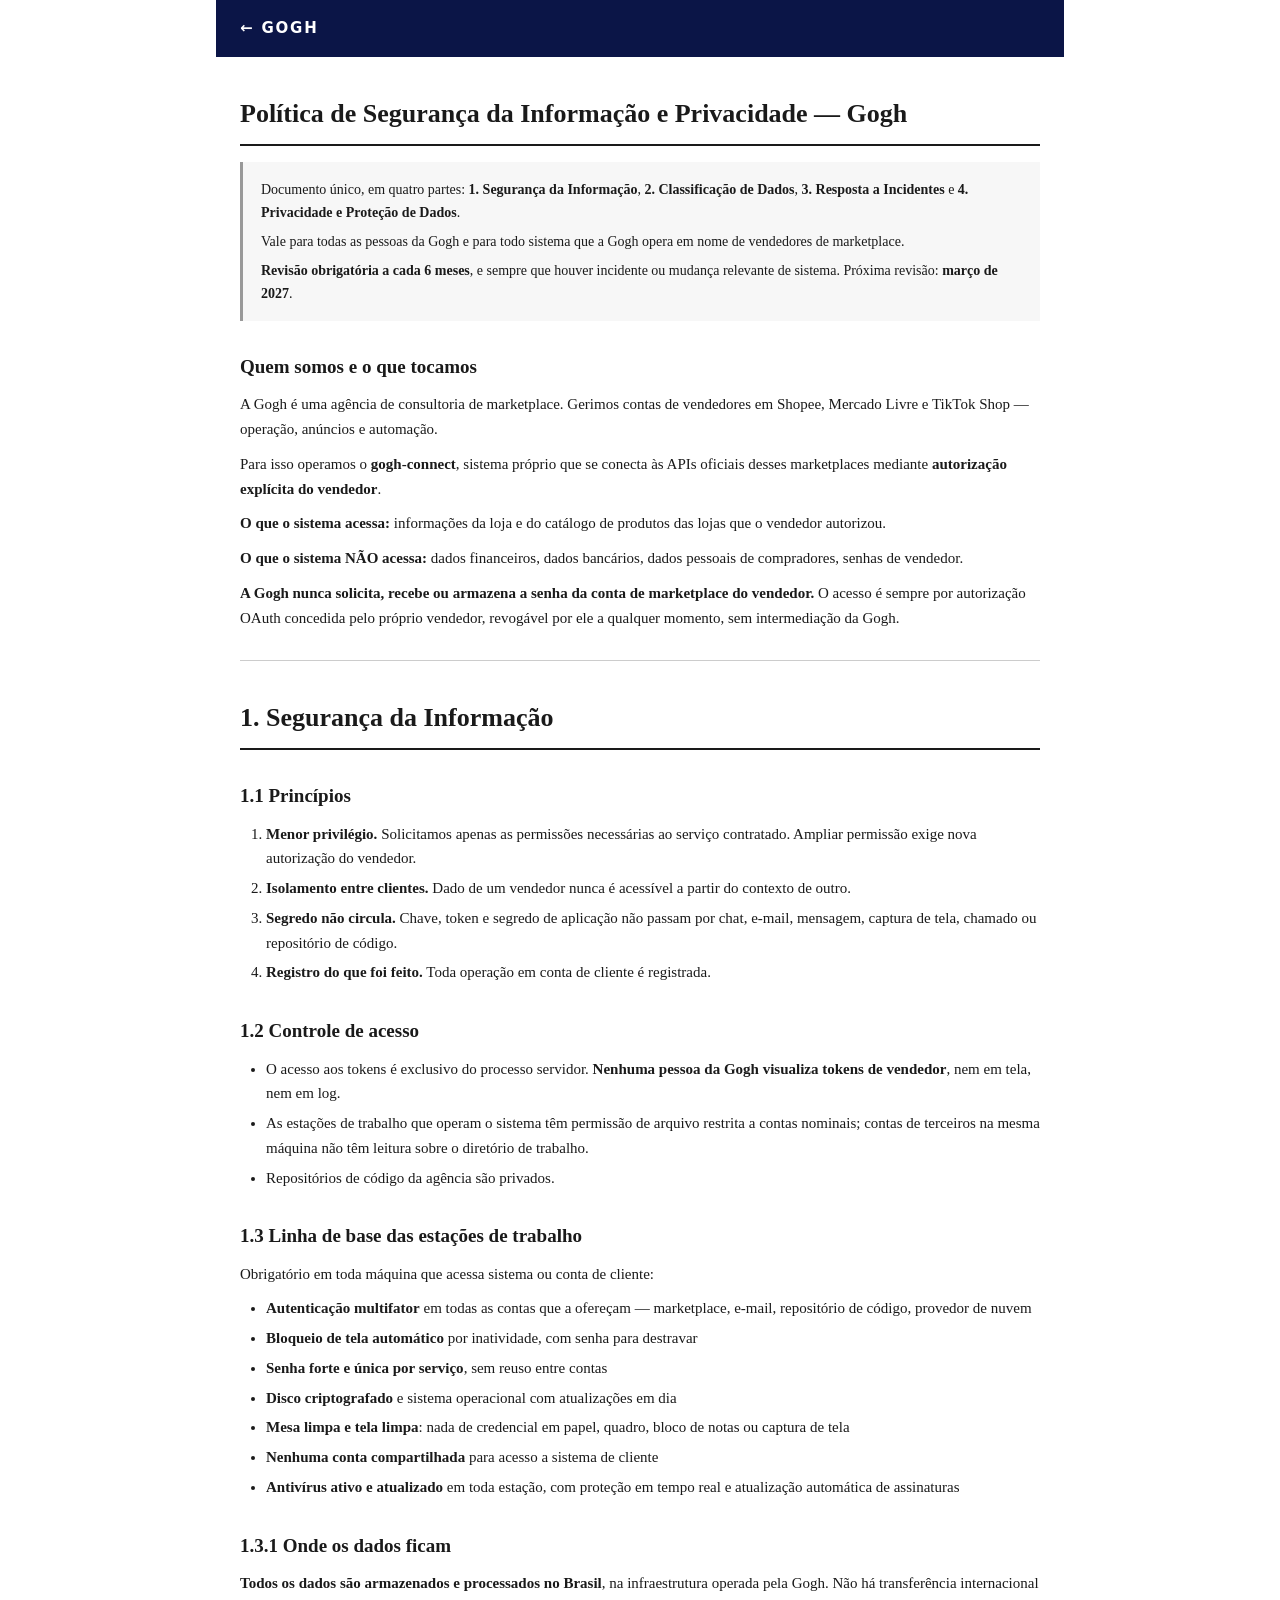
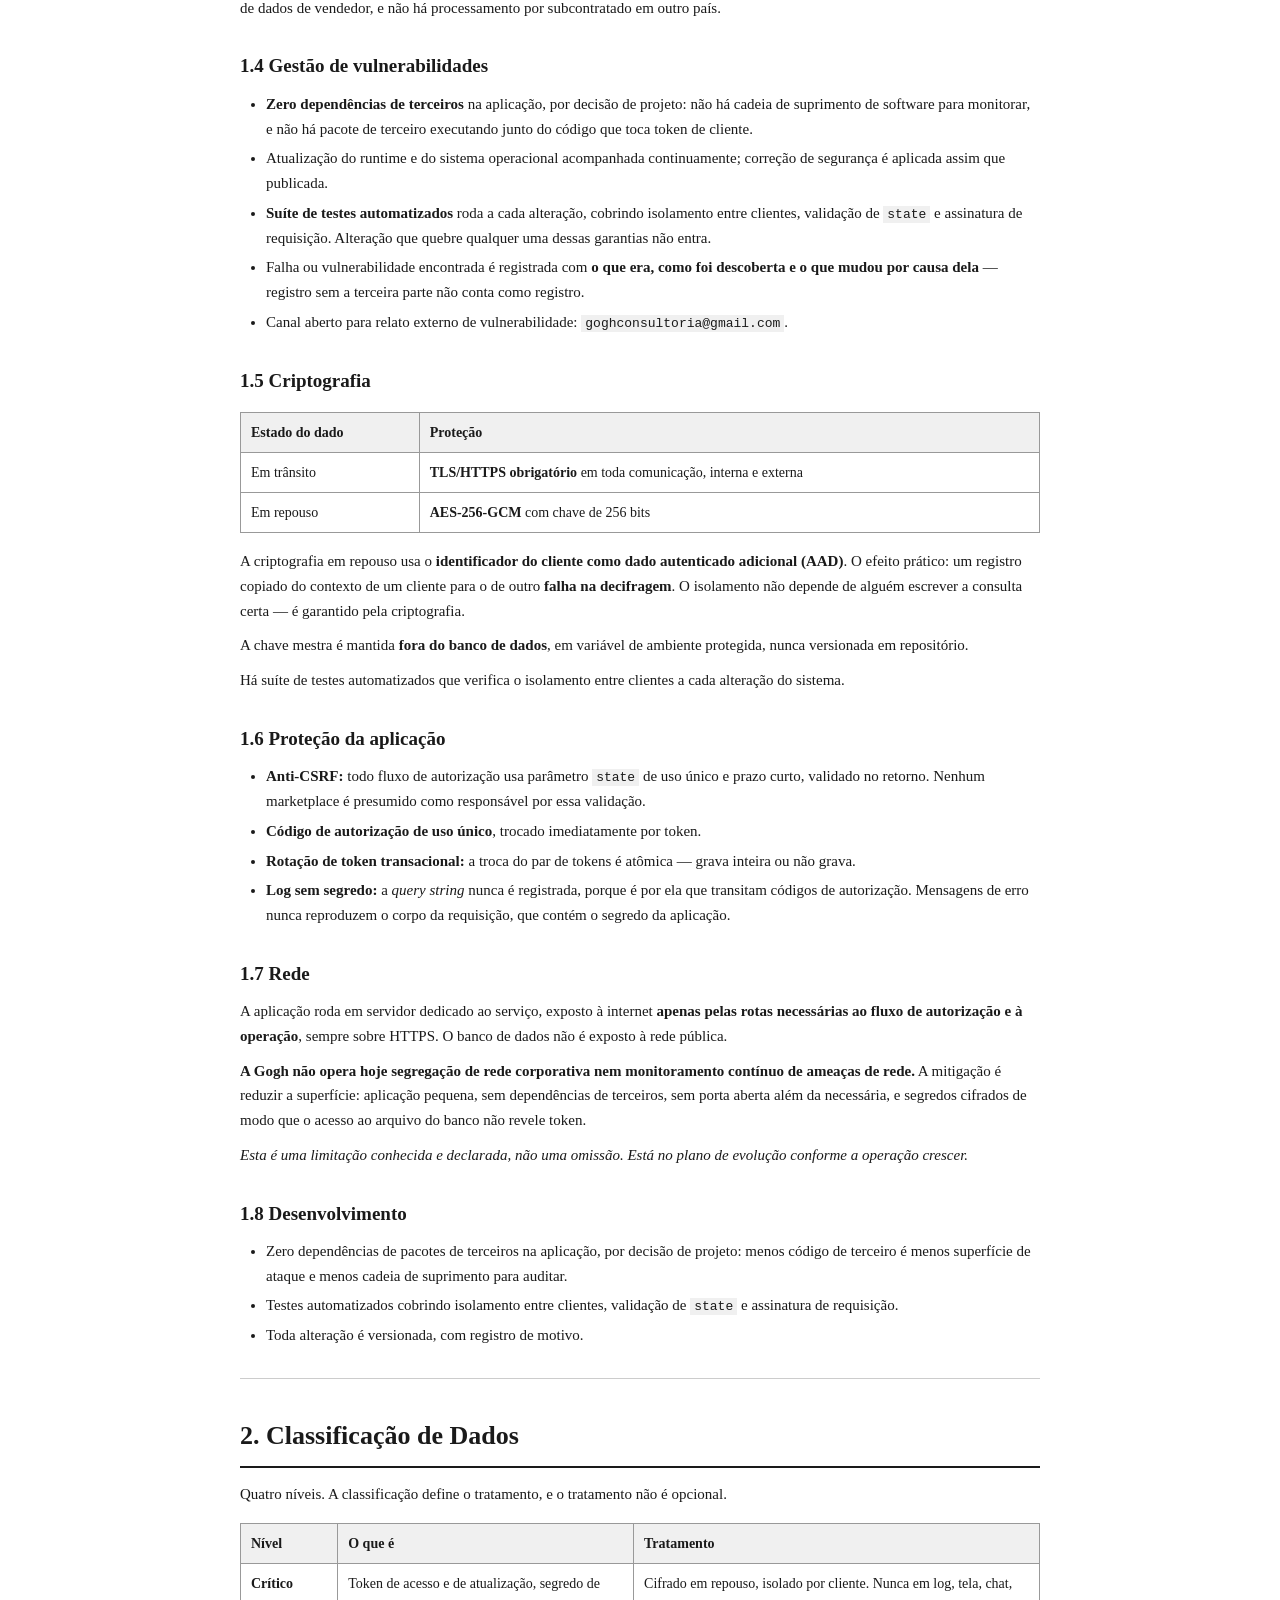
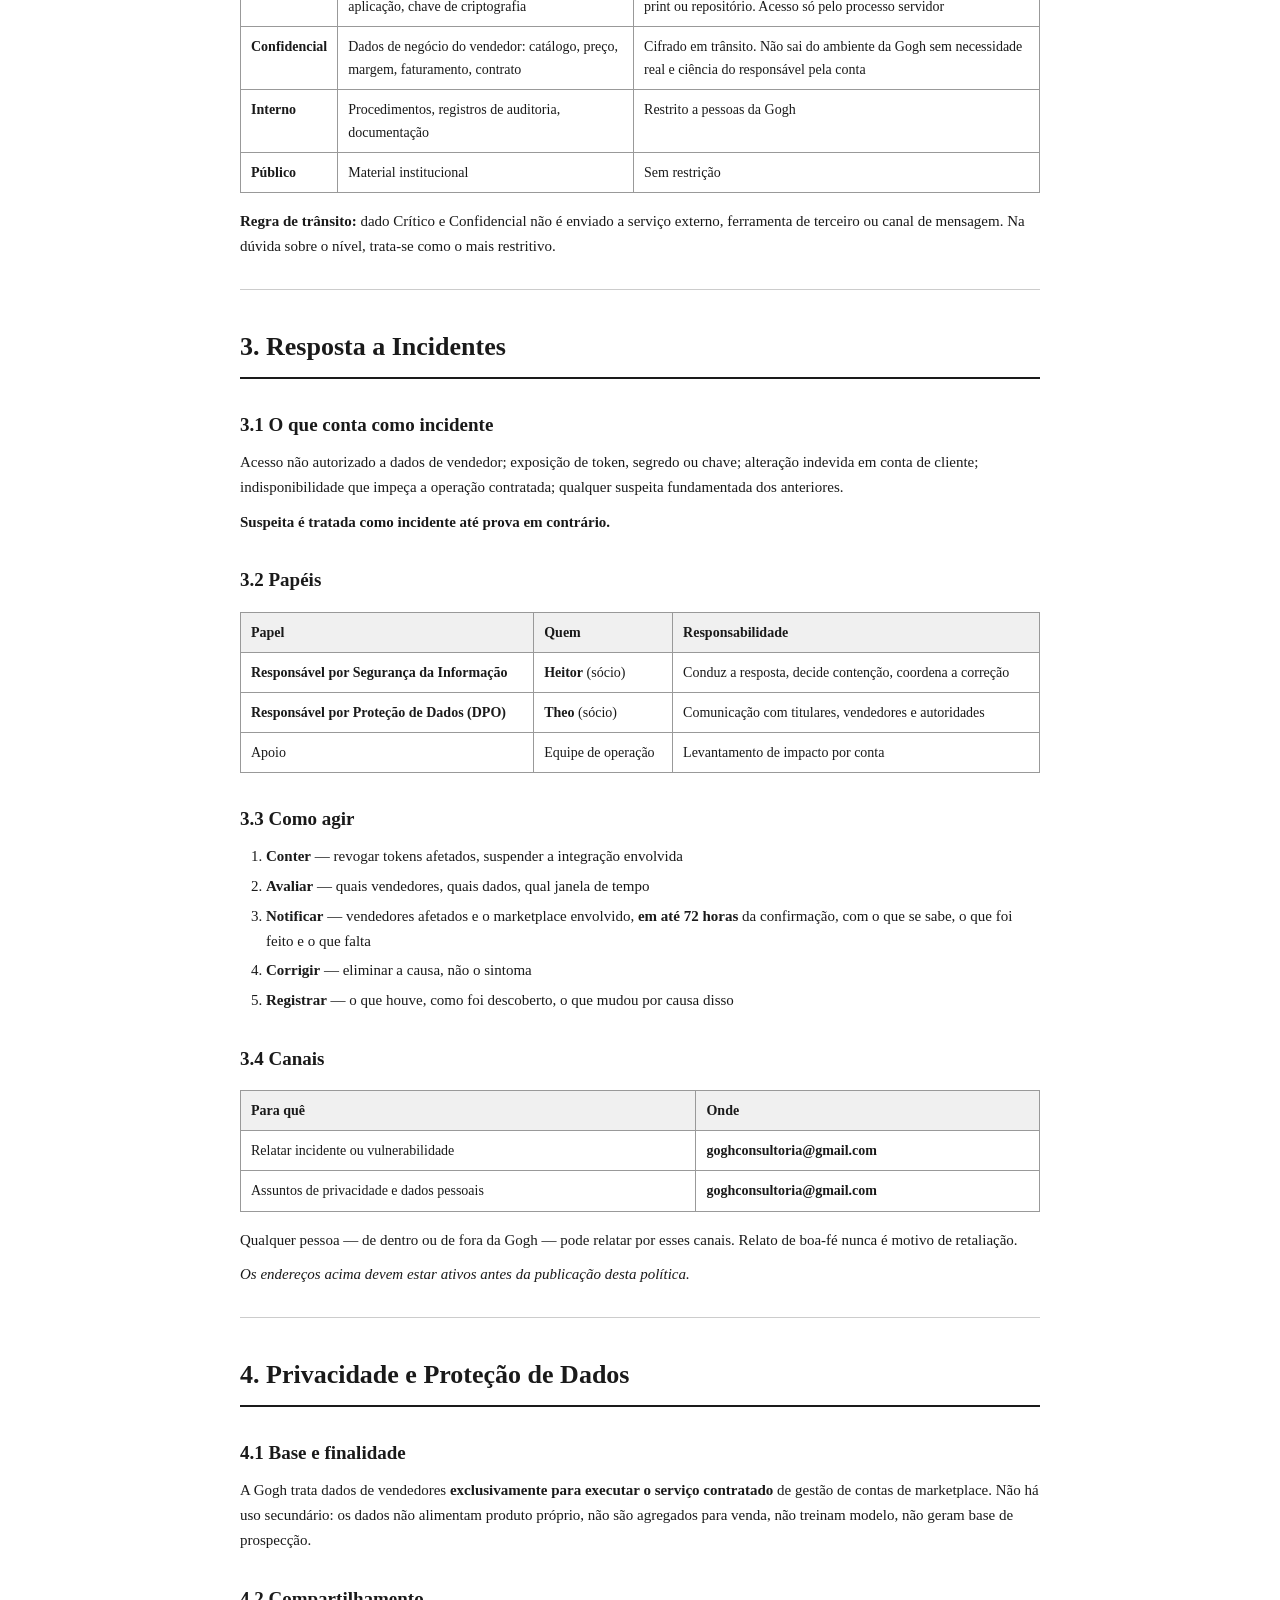
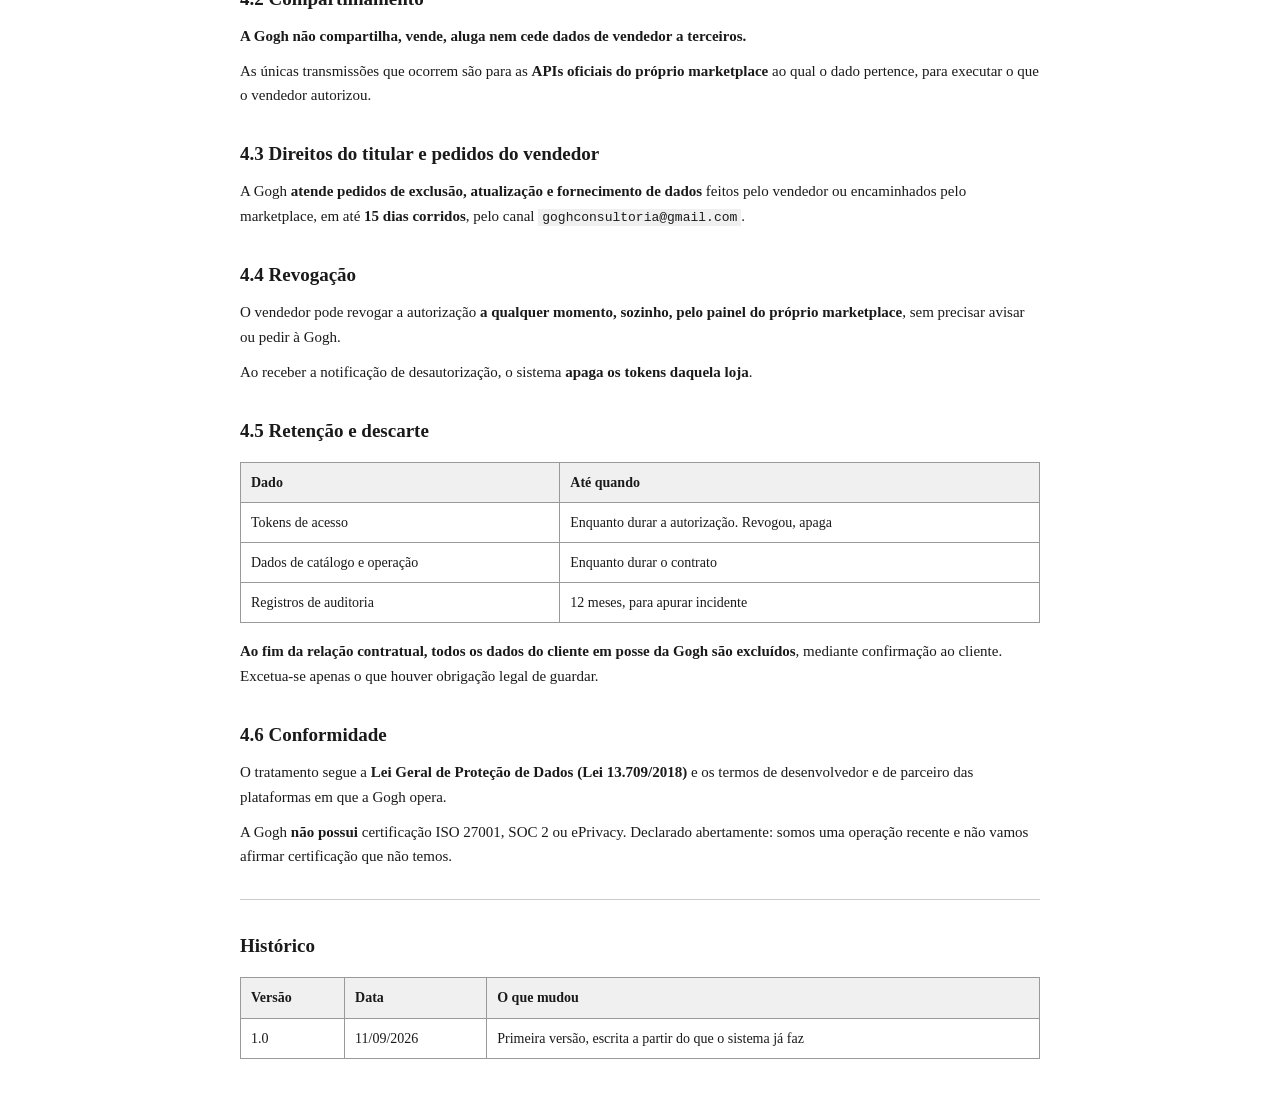
==== privacidade.html @ 289b92db "Site da Gogh: pagina institucional e politica de privacidade Co-Authored-By: Claude Opus 5 <noreply@" ====
<!doctype html>
<html lang="pt-BR"><head><meta charset="utf-8">
<title>Política de Segurança e Privacidade — Gogh</title>
<meta name="viewport" content="width=device-width, initial-scale=1">
<style>
  body{max-width:800px;margin:40px auto;padding:0 24px;
       font:15px/1.65 Georgia,"Times New Roman",serif;color:#1a1a1a}
  h1{font-size:26px;margin:36px 0 14px;border-bottom:2px solid #1a1a1a;padding-bottom:8px}
  h2{font-size:19px;margin:30px 0 10px}
  h3{font-size:16px;margin:22px 0 8px}
  p{margin:10px 0}
  ul,ol{margin:10px 0;padding-left:26px}
  li{margin:5px 0}
  table{border-collapse:collapse;width:100%;margin:16px 0;font-size:14px}
  th,td{border:1px solid #999;padding:8px 10px;text-align:left;vertical-align:top}
  th{background:#f0f0f0}
  blockquote{margin:16px 0;padding:10px 18px;border-left:3px solid #999;
             background:#f7f7f7;font-size:14px}
  blockquote p{margin:6px 0}
  code{font-family:Consolas,monospace;font-size:13px;background:#f0f0f0;padding:1px 4px}
  hr{border:0;border-top:1px solid #ccc;margin:30px 0}
  @media print{body{margin:0;max-width:none}h1{page-break-before:auto}}
</style></head><body>
<div style="background:#0B1547;padding:16px 24px;margin:-40px -24px 32px"><a href="./" style="color:#fff;text-decoration:none;font:600 15px system-ui,sans-serif;letter-spacing:.12em">&larr; GOGH</a></div>
<h1>Política de Segurança da Informação e Privacidade — Gogh</h1>
<blockquote>
<p>Documento único, em quatro partes: <strong>1. Segurança da Informação</strong>, <strong>2. Classificação de Dados</strong>, <strong>3. Resposta a Incidentes</strong> e <strong>4. Privacidade e Proteção de Dados</strong>.</p>
<p>Vale para todas as pessoas da Gogh e para todo sistema que a Gogh opera em nome de vendedores de marketplace.</p>
<p><strong>Revisão obrigatória a cada 6 meses</strong>, e sempre que houver incidente ou mudança relevante de sistema. Próxima revisão: <strong>março de 2027</strong>.</p>
</blockquote>
<h2>Quem somos e o que tocamos</h2>
<p>A Gogh é uma agência de consultoria de marketplace. Gerimos contas de vendedores em Shopee, Mercado Livre e TikTok Shop — operação, anúncios e automação.</p>
<p>Para isso operamos o <strong>gogh-connect</strong>, sistema próprio que se conecta às APIs oficiais desses marketplaces mediante <strong>autorização explícita do vendedor</strong>.</p>
<p><strong>O que o sistema acessa:</strong> informações da loja e do catálogo de produtos das lojas que o vendedor autorizou.</p>
<p><strong>O que o sistema NÃO acessa:</strong> dados financeiros, dados bancários, dados pessoais de compradores, senhas de vendedor.</p>
<p><strong>A Gogh nunca solicita, recebe ou armazena a senha da conta de marketplace do vendedor.</strong> O acesso é sempre por autorização OAuth concedida pelo próprio vendedor, revogável por ele a qualquer momento, sem intermediação da Gogh.</p>
<hr>
<h1>1. Segurança da Informação</h1>
<h2>1.1 Princípios</h2>
<ol>
<li><strong>Menor privilégio.</strong> Solicitamos apenas as permissões necessárias ao serviço contratado. Ampliar permissão exige nova autorização do vendedor.</li>
<li><strong>Isolamento entre clientes.</strong> Dado de um vendedor nunca é acessível a partir do contexto de outro.</li>
<li><strong>Segredo não circula.</strong> Chave, token e segredo de aplicação não passam por chat, e-mail, mensagem, captura de tela, chamado ou repositório de código.</li>
<li><strong>Registro do que foi feito.</strong> Toda operação em conta de cliente é registrada.</li>
</ol>
<h2>1.2 Controle de acesso</h2>
<ul>
<li>O acesso aos tokens é exclusivo do processo servidor. <strong>Nenhuma pessoa da Gogh visualiza tokens de vendedor</strong>, nem em tela, nem em log.</li>
<li>As estações de trabalho que operam o sistema têm permissão de arquivo restrita a contas nominais; contas de terceiros na mesma máquina não têm leitura sobre o diretório de trabalho.</li>
<li>Repositórios de código da agência são privados.</li>
</ul>
<h2>1.3 Linha de base das estações de trabalho</h2>
<p>Obrigatório em toda máquina que acessa sistema ou conta de cliente:</p>
<ul>
<li><strong>Autenticação multifator</strong> em todas as contas que a ofereçam — marketplace, e-mail, repositório de código, provedor de nuvem</li>
<li><strong>Bloqueio de tela automático</strong> por inatividade, com senha para destravar</li>
<li><strong>Senha forte e única por serviço</strong>, sem reuso entre contas</li>
<li><strong>Disco criptografado</strong> e sistema operacional com atualizações em dia</li>
<li><strong>Mesa limpa e tela limpa</strong>: nada de credencial em papel, quadro, bloco de notas ou captura de tela</li>
<li><strong>Nenhuma conta compartilhada</strong> para acesso a sistema de cliente</li>
<li><strong>Antivírus ativo e atualizado</strong> em toda estação, com proteção em tempo real e atualização automática de assinaturas</li>
</ul>
<h2>1.3.1 Onde os dados ficam</h2>
<p><strong>Todos os dados são armazenados e processados no Brasil</strong>, na infraestrutura operada pela Gogh. Não há transferência internacional de dados de vendedor, e não há processamento por subcontratado em outro país.</p>
<h2>1.4 Gestão de vulnerabilidades</h2>
<ul>
<li><strong>Zero dependências de terceiros</strong> na aplicação, por decisão de projeto: não há cadeia de suprimento de software para monitorar, e não há pacote de terceiro executando junto do código que toca token de cliente.</li>
<li>Atualização do runtime e do sistema operacional acompanhada continuamente; correção de segurança é aplicada assim que publicada.</li>
<li><strong>Suíte de testes automatizados</strong> roda a cada alteração, cobrindo isolamento entre clientes, validação de <code>state</code> e assinatura de requisição. Alteração que quebre qualquer uma dessas garantias não entra.</li>
<li>Falha ou vulnerabilidade encontrada é registrada com <strong>o que era, como foi descoberta e o que mudou por causa dela</strong> — registro sem a terceira parte não conta como registro.</li>
<li>Canal aberto para relato externo de vulnerabilidade: <code>goghconsultoria@gmail.com</code>.</li>
</ul>
<h2>1.5 Criptografia</h2>
<table><thead><tr><th>Estado do dado</th><th>Proteção</th></tr></thead><tbody>
<tr><td>Em trânsito</td><td><strong>TLS/HTTPS obrigatório</strong> em toda comunicação, interna e externa</td></tr>
<tr><td>Em repouso</td><td><strong>AES-256-GCM</strong> com chave de 256 bits</td></tr>
</tbody></table>
<p>A criptografia em repouso usa o <strong>identificador do cliente como dado autenticado adicional (AAD)</strong>. O efeito prático: um registro copiado do contexto de um cliente para o de outro <strong>falha na decifragem</strong>. O isolamento não depende de alguém escrever a consulta certa — é garantido pela criptografia.</p>
<p>A chave mestra é mantida <strong>fora do banco de dados</strong>, em variável de ambiente protegida, nunca versionada em repositório.</p>
<p>Há suíte de testes automatizados que verifica o isolamento entre clientes a cada alteração do sistema.</p>
<h2>1.6 Proteção da aplicação</h2>
<ul>
<li><strong>Anti-CSRF:</strong> todo fluxo de autorização usa parâmetro <code>state</code> de uso único e prazo curto, validado no retorno. Nenhum marketplace é presumido como responsável por essa validação.</li>
<li><strong>Código de autorização de uso único</strong>, trocado imediatamente por token.</li>
<li><strong>Rotação de token transacional:</strong> a troca do par de tokens é atômica — grava inteira ou não grava.</li>
<li><strong>Log sem segredo:</strong> a <em>query string</em> nunca é registrada, porque é por ela que transitam códigos de autorização. Mensagens de erro nunca reproduzem o corpo da requisição, que contém o segredo da aplicação.</li>
</ul>
<h2>1.7 Rede</h2>
<p>A aplicação roda em servidor dedicado ao serviço, exposto à internet <strong>apenas pelas rotas necessárias ao fluxo de autorização e à operação</strong>, sempre sobre HTTPS. O banco de dados não é exposto à rede pública.</p>
<p><strong>A Gogh não opera hoje segregação de rede corporativa nem monitoramento contínuo de ameaças de rede.</strong> A mitigação é reduzir a superfície: aplicação pequena, sem dependências de terceiros, sem porta aberta além da necessária, e segredos cifrados de modo que o acesso ao arquivo do banco não revele token.</p>
<p><em>Esta é uma limitação conhecida e declarada, não uma omissão. Está no plano de evolução conforme a operação crescer.</em></p>
<h2>1.8 Desenvolvimento</h2>
<ul>
<li>Zero dependências de pacotes de terceiros na aplicação, por decisão de projeto: menos código de terceiro é menos superfície de ataque e menos cadeia de suprimento para auditar.</li>
<li>Testes automatizados cobrindo isolamento entre clientes, validação de <code>state</code> e assinatura de requisição.</li>
<li>Toda alteração é versionada, com registro de motivo.</li>
</ul>
<hr>
<h1>2. Classificação de Dados</h1>
<p>Quatro níveis. A classificação define o tratamento, e o tratamento não é opcional.</p>
<table><thead><tr><th>Nível</th><th>O que é</th><th>Tratamento</th></tr></thead><tbody>
<tr><td><strong>Crítico</strong></td><td>Token de acesso e de atualização, segredo de aplicação, chave de criptografia</td><td>Cifrado em repouso, isolado por cliente. Nunca em log, tela, chat, print ou repositório. Acesso só pelo processo servidor</td></tr>
<tr><td><strong>Confidencial</strong></td><td>Dados de negócio do vendedor: catálogo, preço, margem, faturamento, contrato</td><td>Cifrado em trânsito. Não sai do ambiente da Gogh sem necessidade real e ciência do responsável pela conta</td></tr>
<tr><td><strong>Interno</strong></td><td>Procedimentos, registros de auditoria, documentação</td><td>Restrito a pessoas da Gogh</td></tr>
<tr><td><strong>Público</strong></td><td>Material institucional</td><td>Sem restrição</td></tr>
</tbody></table>
<p><strong>Regra de trânsito:</strong> dado Crítico e Confidencial não é enviado a serviço externo, ferramenta de terceiro ou canal de mensagem. Na dúvida sobre o nível, trata-se como o mais restritivo.</p>
<hr>
<h1>3. Resposta a Incidentes</h1>
<h2>3.1 O que conta como incidente</h2>
<p>Acesso não autorizado a dados de vendedor; exposição de token, segredo ou chave; alteração indevida em conta de cliente; indisponibilidade que impeça a operação contratada; qualquer suspeita fundamentada dos anteriores.</p>
<p><strong>Suspeita é tratada como incidente até prova em contrário.</strong></p>
<h2>3.2 Papéis</h2>
<table><thead><tr><th>Papel</th><th>Quem</th><th>Responsabilidade</th></tr></thead><tbody>
<tr><td><strong>Responsável por Segurança da Informação</strong></td><td><strong>Heitor</strong> (sócio)</td><td>Conduz a resposta, decide contenção, coordena a correção</td></tr>
<tr><td><strong>Responsável por Proteção de Dados (DPO)</strong></td><td><strong>Theo</strong> (sócio)</td><td>Comunicação com titulares, vendedores e autoridades</td></tr>
<tr><td>Apoio</td><td>Equipe de operação</td><td>Levantamento de impacto por conta</td></tr>
</tbody></table>
<h2>3.3 Como agir</h2>
<ol>
<li><strong>Conter</strong> — revogar tokens afetados, suspender a integração envolvida</li>
<li><strong>Avaliar</strong> — quais vendedores, quais dados, qual janela de tempo</li>
<li><strong>Notificar</strong> — vendedores afetados e o marketplace envolvido, <strong>em até 72 horas</strong> da confirmação, com o que se sabe, o que foi feito e o que falta</li>
<li><strong>Corrigir</strong> — eliminar a causa, não o sintoma</li>
<li><strong>Registrar</strong> — o que houve, como foi descoberto, o que mudou por causa disso</li>
</ol>
<h2>3.4 Canais</h2>
<table><thead><tr><th>Para quê</th><th>Onde</th></tr></thead><tbody>
<tr><td>Relatar incidente ou vulnerabilidade</td><td><strong>goghconsultoria@gmail.com</strong></td></tr>
<tr><td>Assuntos de privacidade e dados pessoais</td><td><strong>goghconsultoria@gmail.com</strong></td></tr>
</tbody></table>
<p>Qualquer pessoa — de dentro ou de fora da Gogh — pode relatar por esses canais. Relato de boa-fé nunca é motivo de retaliação.</p>
<p><em>Os endereços acima devem estar ativos antes da publicação desta política.</em></p>
<hr>
<h1>4. Privacidade e Proteção de Dados</h1>
<h2>4.1 Base e finalidade</h2>
<p>A Gogh trata dados de vendedores <strong>exclusivamente para executar o serviço contratado</strong> de gestão de contas de marketplace. Não há uso secundário: os dados não alimentam produto próprio, não são agregados para venda, não treinam modelo, não geram base de prospecção.</p>
<h2>4.2 Compartilhamento</h2>
<p><strong>A Gogh não compartilha, vende, aluga nem cede dados de vendedor a terceiros.</strong></p>
<p>As únicas transmissões que ocorrem são para as <strong>APIs oficiais do próprio marketplace</strong> ao qual o dado pertence, para executar o que o vendedor autorizou.</p>
<h2>4.3 Direitos do titular e pedidos do vendedor</h2>
<p>A Gogh <strong>atende pedidos de exclusão, atualização e fornecimento de dados</strong> feitos pelo vendedor ou encaminhados pelo marketplace, em até <strong>15 dias corridos</strong>, pelo canal <code>goghconsultoria@gmail.com</code>.</p>
<h2>4.4 Revogação</h2>
<p>O vendedor pode revogar a autorização <strong>a qualquer momento, sozinho, pelo painel do próprio marketplace</strong>, sem precisar avisar ou pedir à Gogh.</p>
<p>Ao receber a notificação de desautorização, o sistema <strong>apaga os tokens daquela loja</strong>.</p>
<h2>4.5 Retenção e descarte</h2>
<table><thead><tr><th>Dado</th><th>Até quando</th></tr></thead><tbody>
<tr><td>Tokens de acesso</td><td>Enquanto durar a autorização. Revogou, apaga</td></tr>
<tr><td>Dados de catálogo e operação</td><td>Enquanto durar o contrato</td></tr>
<tr><td>Registros de auditoria</td><td>12 meses, para apurar incidente</td></tr>
</tbody></table>
<p><strong>Ao fim da relação contratual, todos os dados do cliente em posse da Gogh são excluídos</strong>, mediante confirmação ao cliente. Excetua-se apenas o que houver obrigação legal de guardar.</p>
<h2>4.6 Conformidade</h2>
<p>O tratamento segue a <strong>Lei Geral de Proteção de Dados (Lei 13.709/2018)</strong> e os termos de desenvolvedor e de parceiro das plataformas em que a Gogh opera.</p>
<p>A Gogh <strong>não possui</strong> certificação ISO 27001, SOC 2 ou ePrivacy. Declarado abertamente: somos uma operação recente e não vamos afirmar certificação que não temos.</p>
<hr>
<h2>Histórico</h2>
<table><thead><tr><th>Versão</th><th>Data</th><th>O que mudou</th></tr></thead><tbody>
<tr><td>1.0</td><td>11/09/2026</td><td>Primeira versão, escrita a partir do que o sistema já faz</td></tr>
</tbody></table>
</body></html>
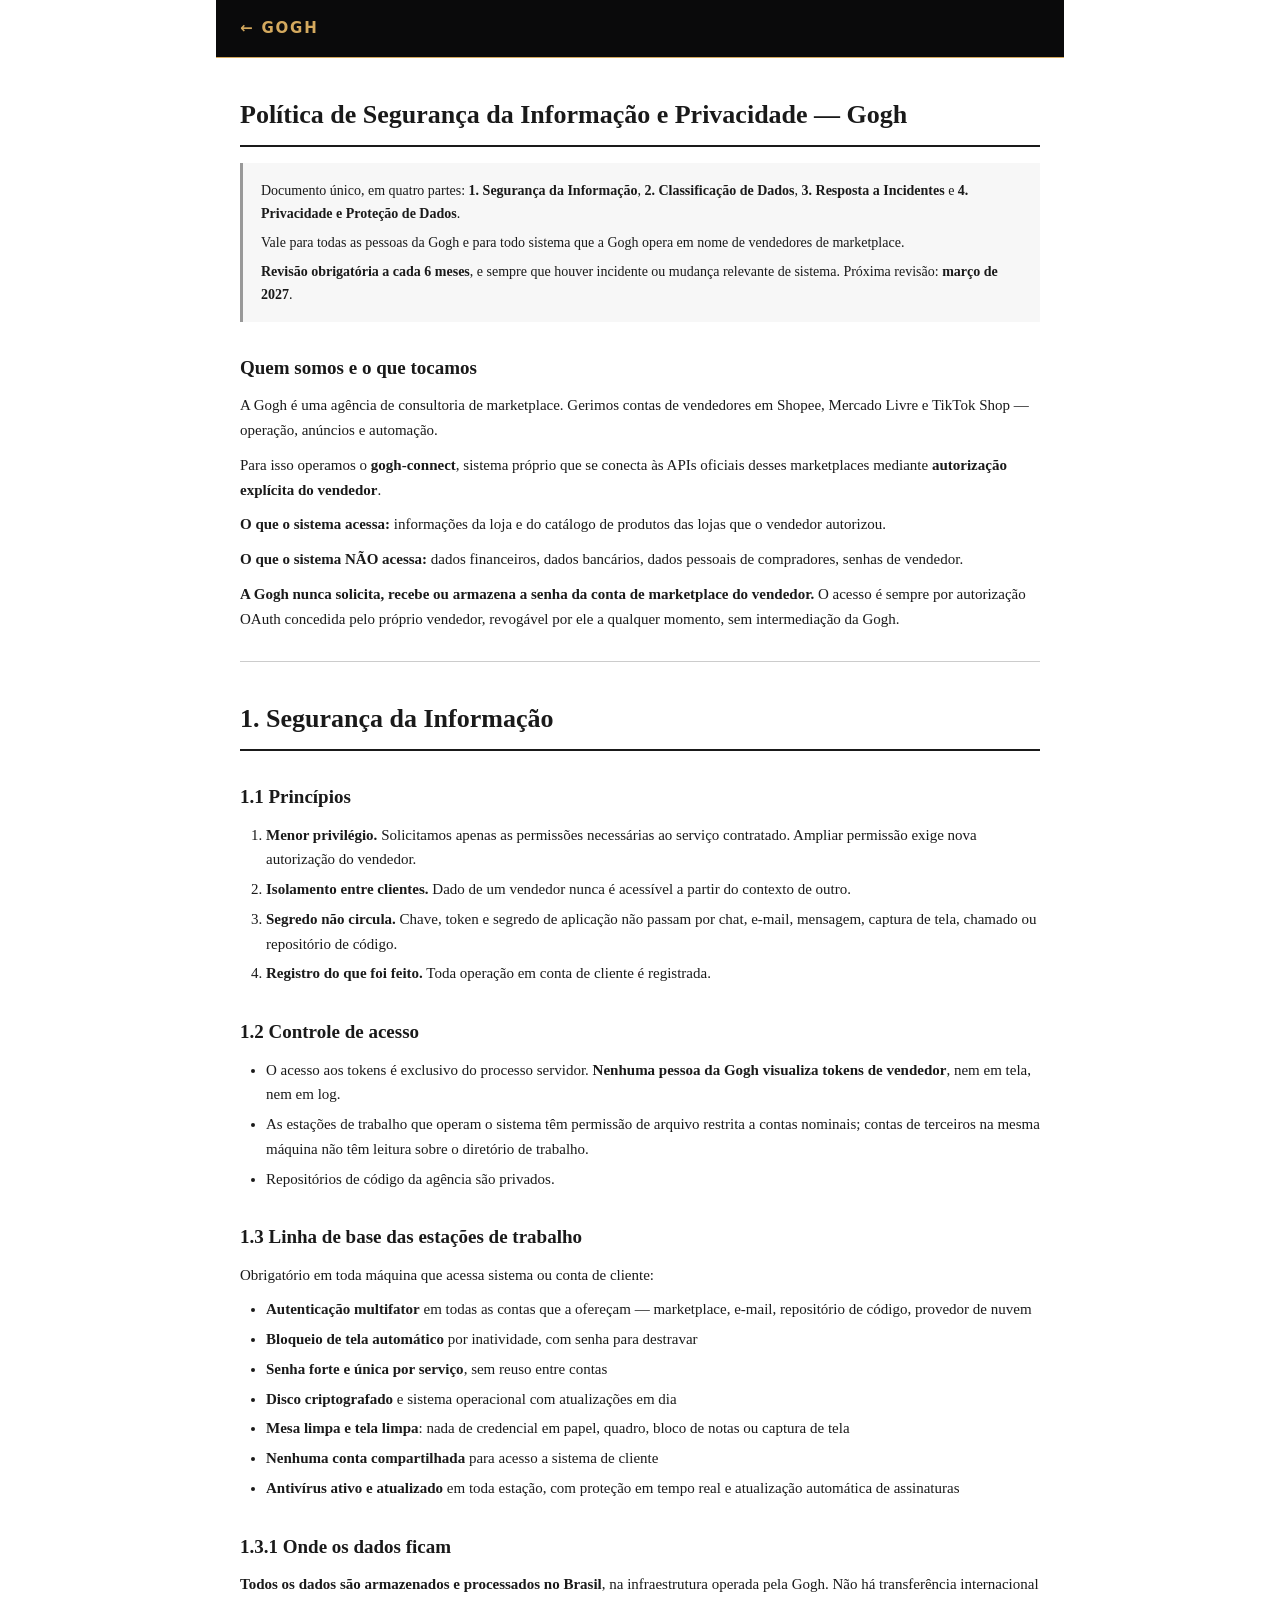
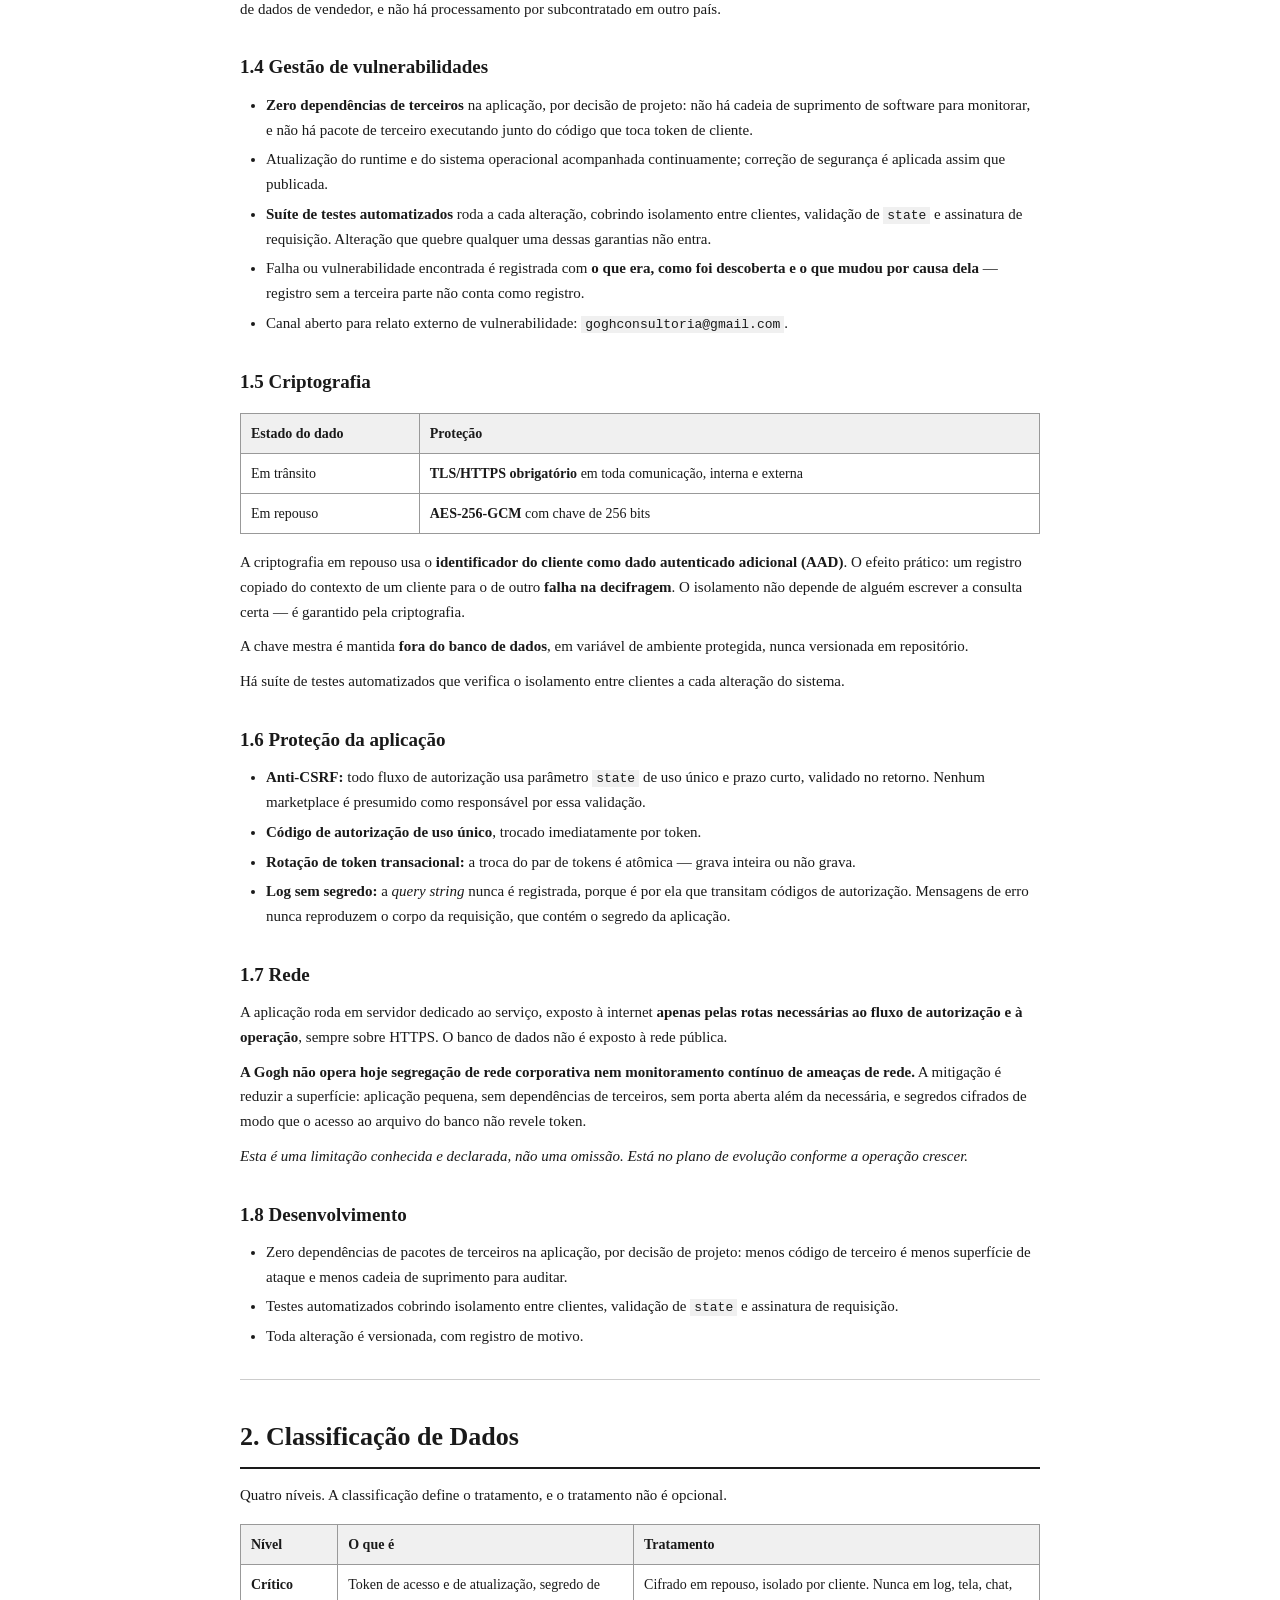
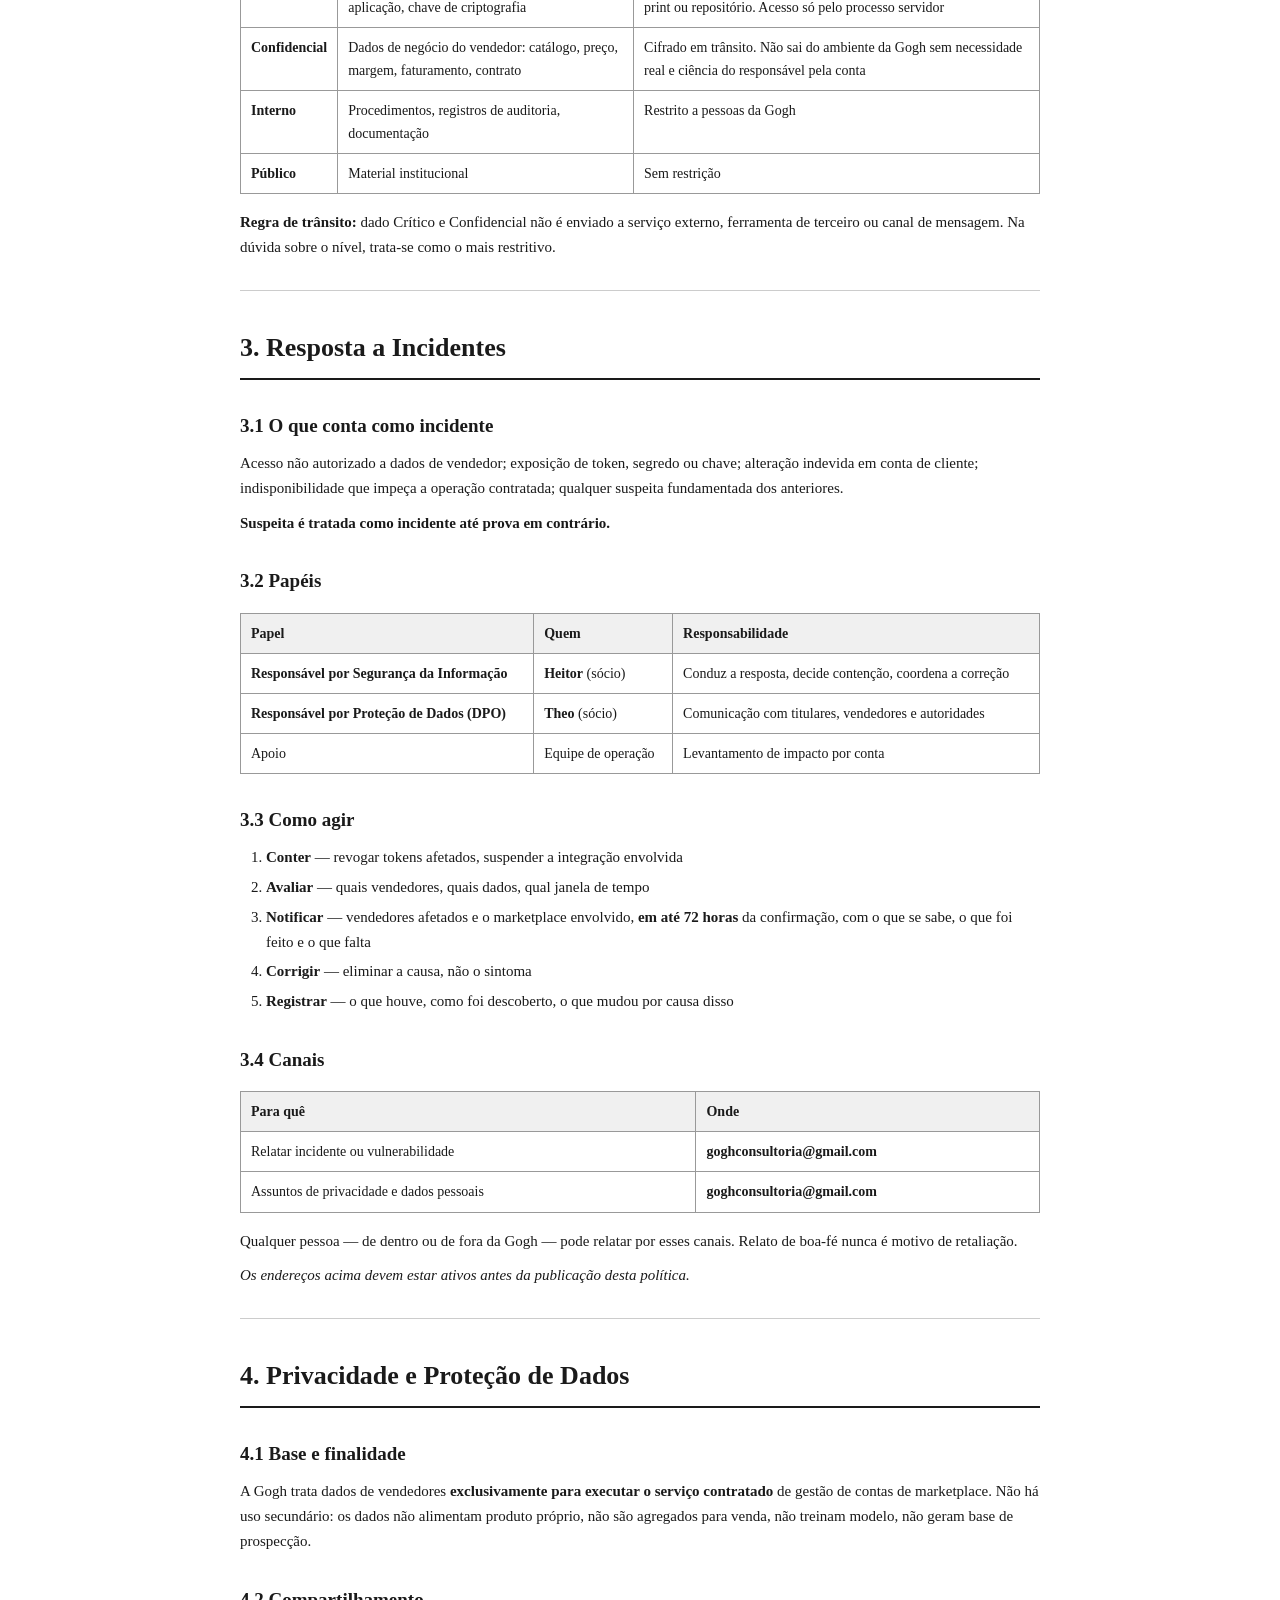
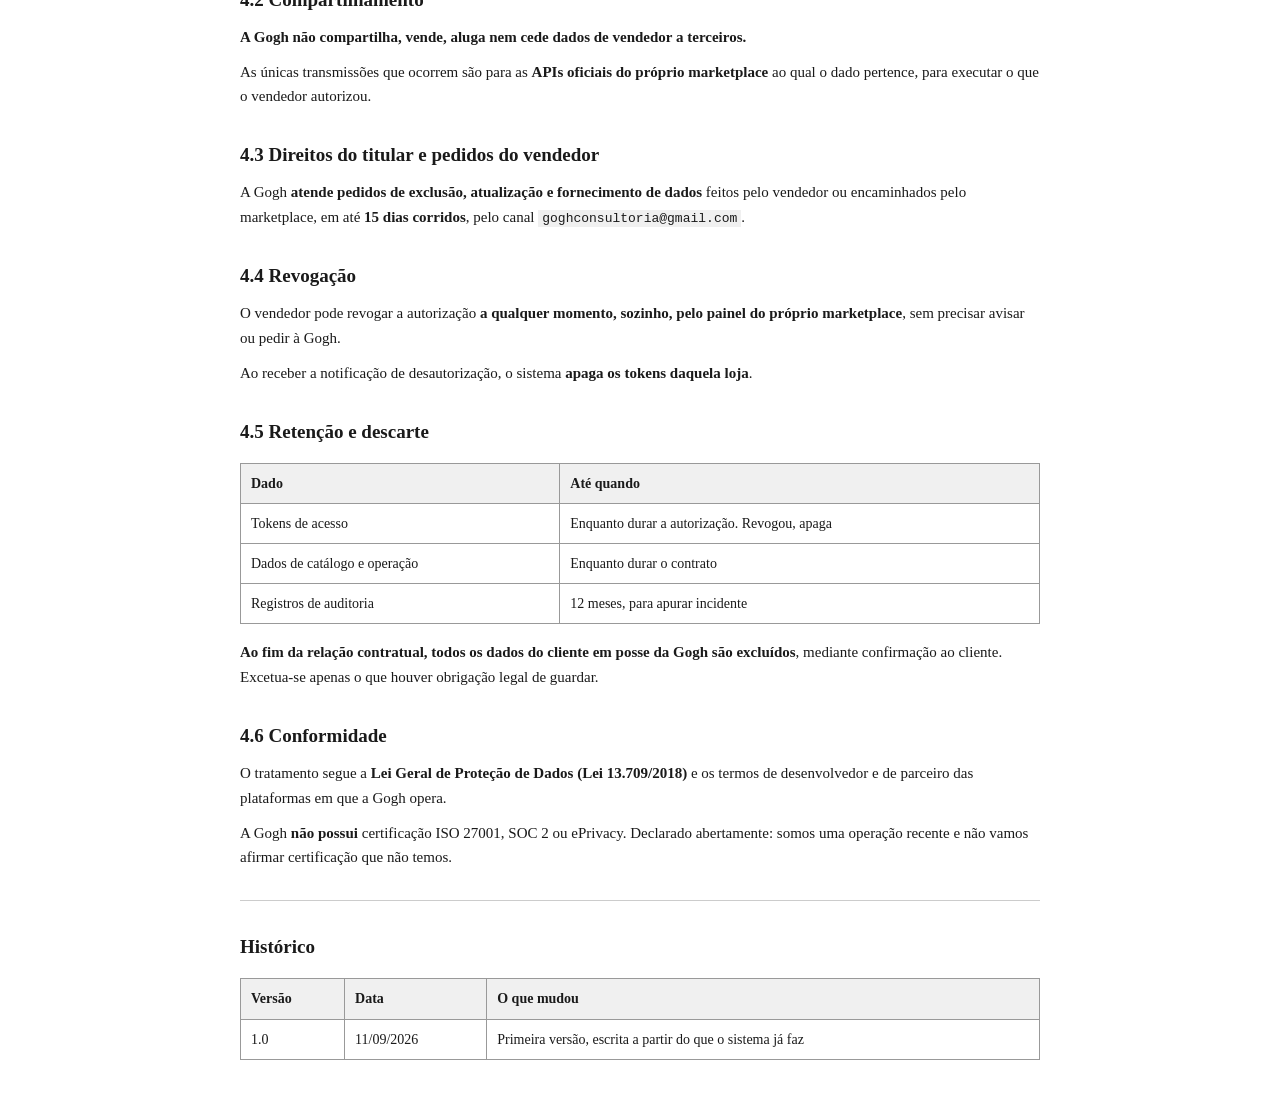
==== commit 3a0ff05b: "Identidade da marca: preto, dourado e creme, com o logo GG Co-Authored-By: Claude Opus 5 <noreply@an" ====
--- a/privacidade.html
+++ b/privacidade.html
@@ -21,7 +21,7 @@
   hr{border:0;border-top:1px solid #ccc;margin:30px 0}
   @media print{body{margin:0;max-width:none}h1{page-break-before:auto}}
 </style></head><body>
-<div style="background:#0B1547;padding:16px 24px;margin:-40px -24px 32px"><a href="./" style="color:#fff;text-decoration:none;font:600 15px system-ui,sans-serif;letter-spacing:.12em">&larr; GOGH</a></div>
+<div style="background:#0A0A0B;border-bottom:1px solid #D4A95E;padding:16px 24px;margin:-40px -24px 32px"><a href="./" style="color:#D4A95E;text-decoration:none;font:600 15px system-ui,sans-serif;letter-spacing:.12em">&larr; GOGH</a></div>
 <h1>Política de Segurança da Informação e Privacidade — Gogh</h1>
 <blockquote>
 <p>Documento único, em quatro partes: <strong>1. Segurança da Informação</strong>, <strong>2. Classificação de Dados</strong>, <strong>3. Resposta a Incidentes</strong> e <strong>4. Privacidade e Proteção de Dados</strong>.</p>
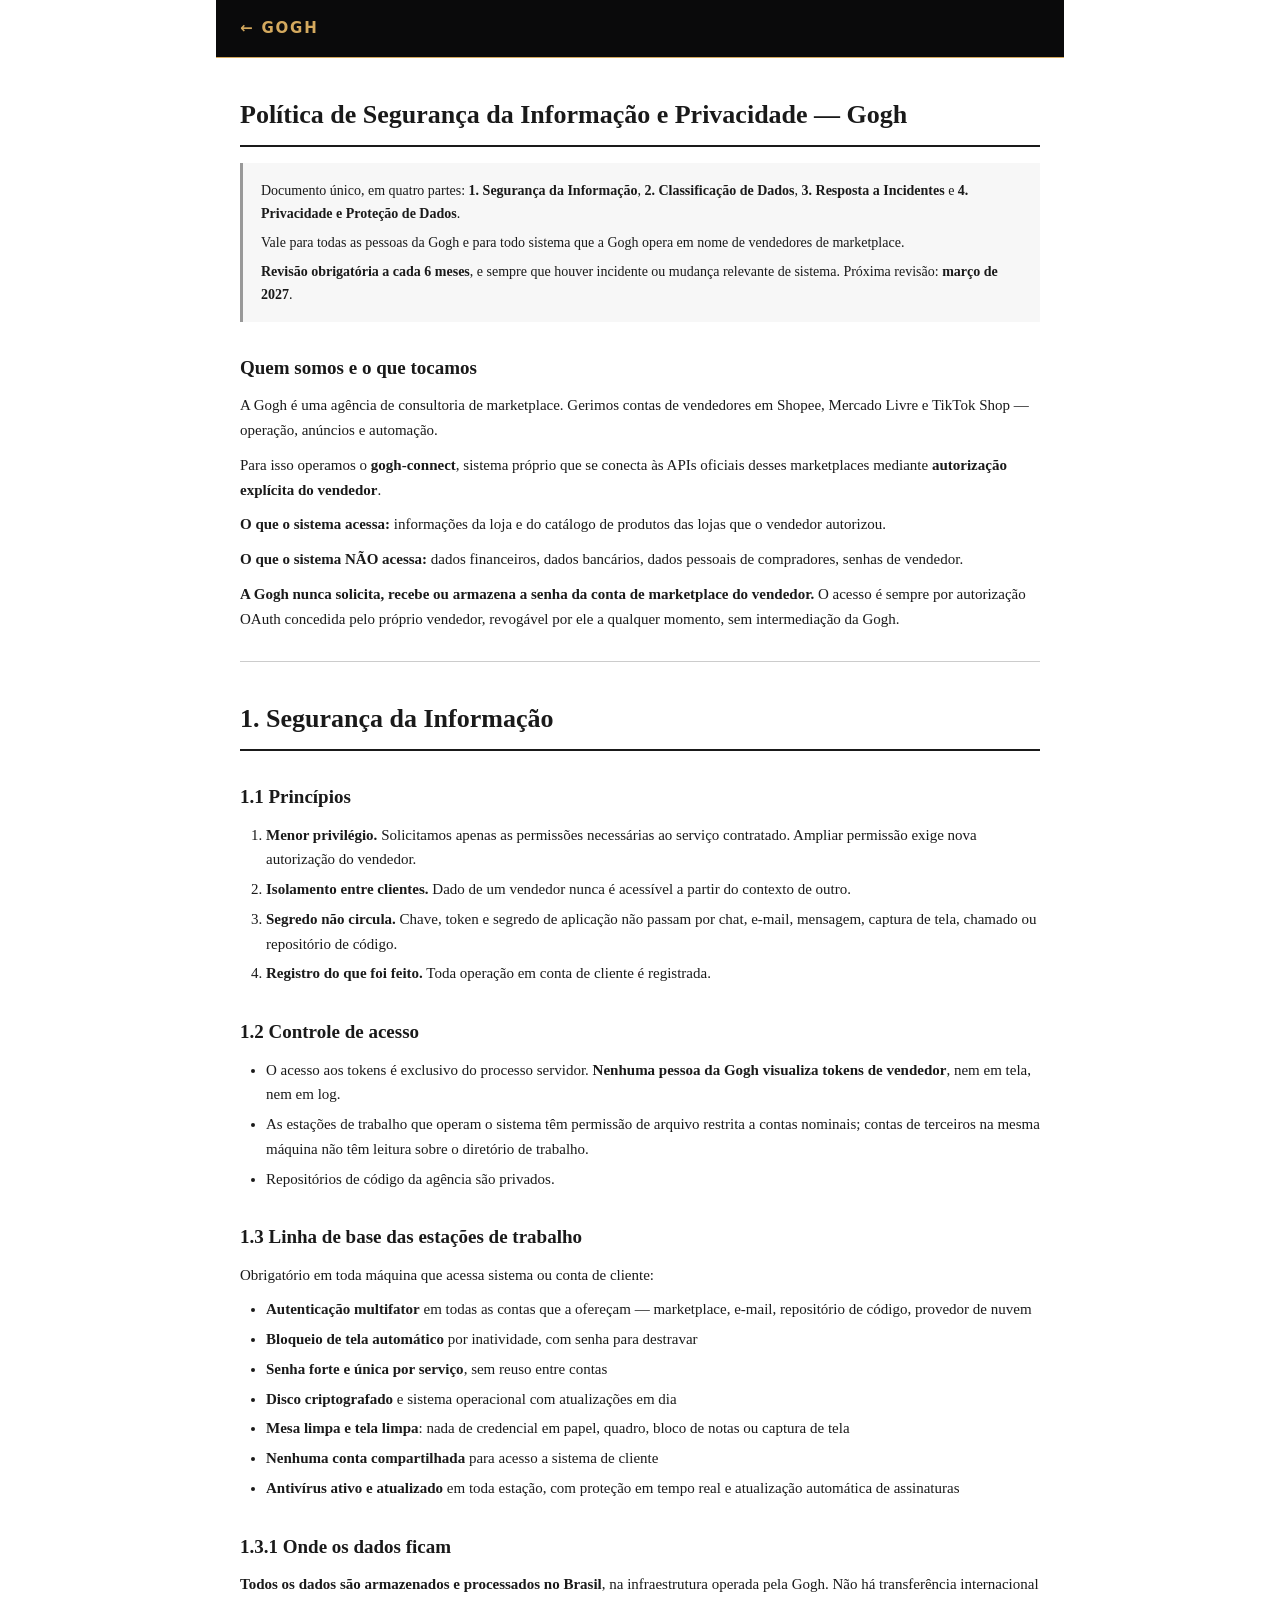
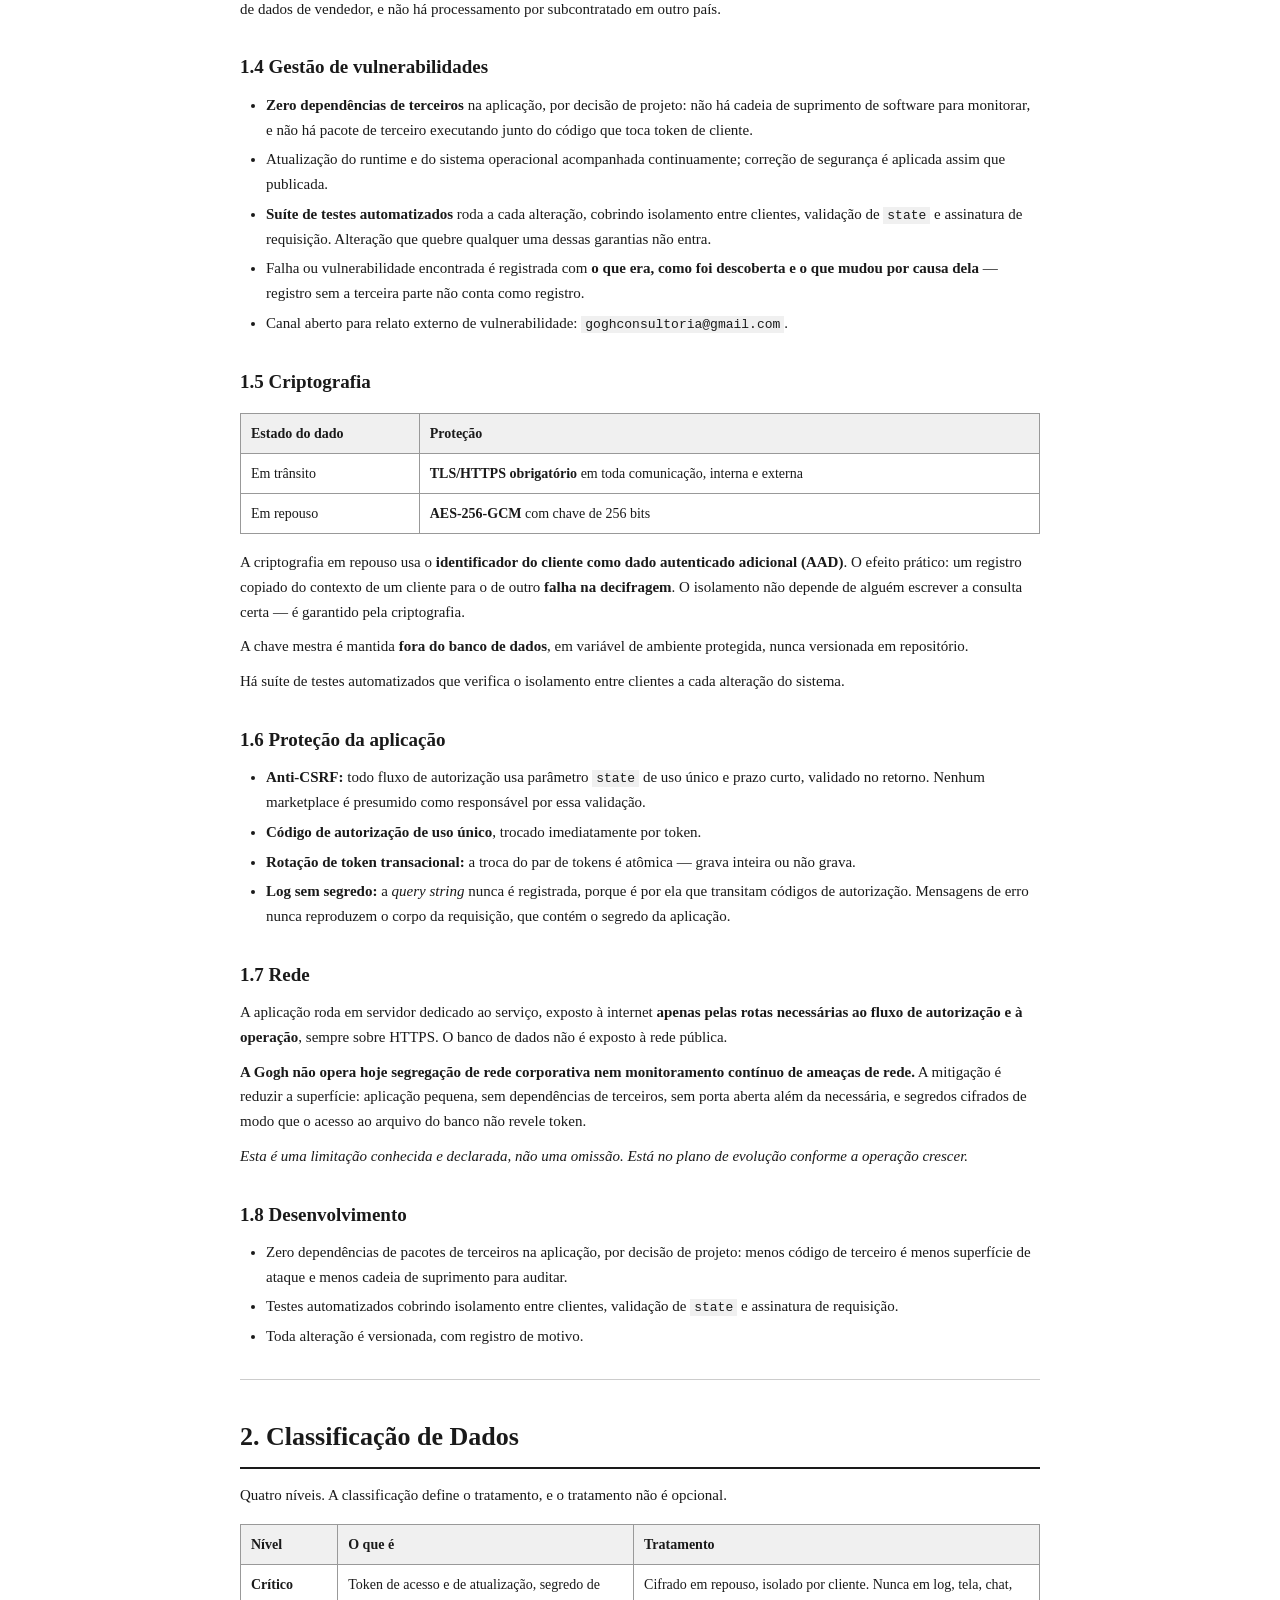
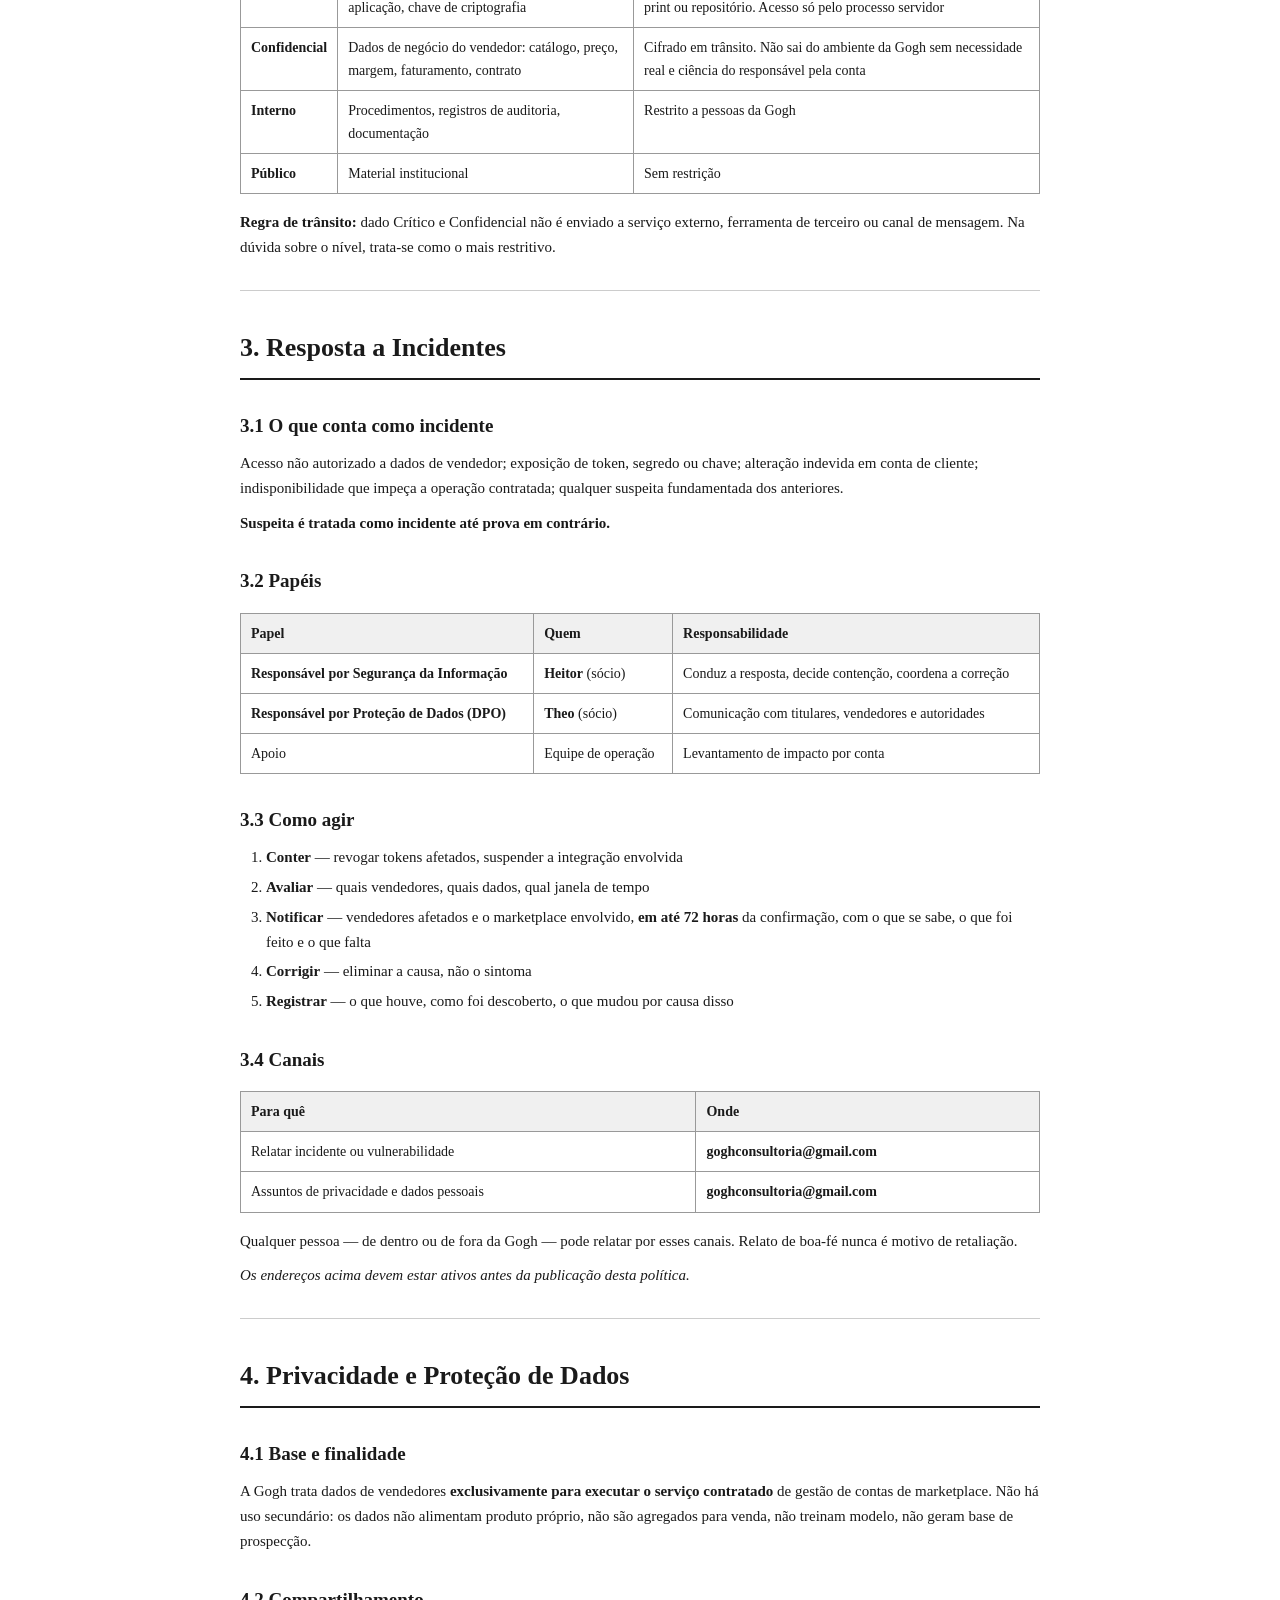
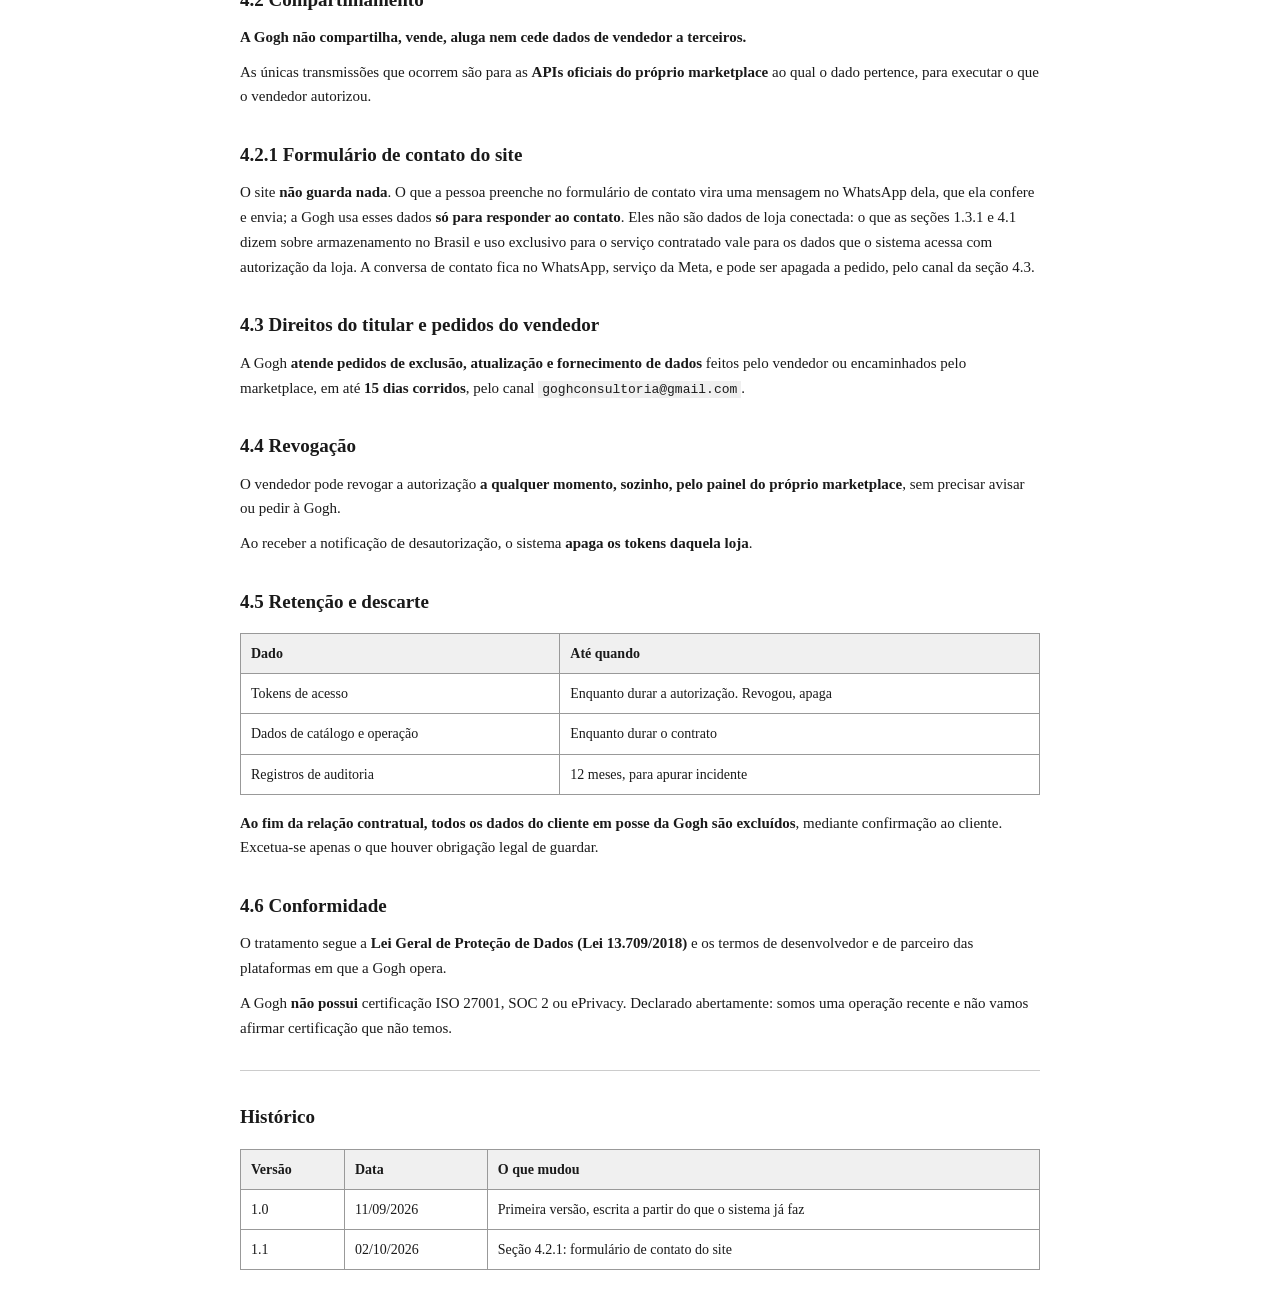
==== commit 992f3da9: "v9: o sistema em acao e os dois caminhos de contato no WhatsApp - Secao #sistema-em-acao: o filme de" ====
--- a/privacidade.html
+++ b/privacidade.html
@@ -138,6 +138,8 @@
 <h2>4.2 Compartilhamento</h2>
 <p><strong>A Gogh não compartilha, vende, aluga nem cede dados de vendedor a terceiros.</strong></p>
 <p>As únicas transmissões que ocorrem são para as <strong>APIs oficiais do próprio marketplace</strong> ao qual o dado pertence, para executar o que o vendedor autorizou.</p>
+<h2>4.2.1 Formulário de contato do site</h2>
+<p>O site <strong>não guarda nada</strong>. O que a pessoa preenche no formulário de contato vira uma mensagem no WhatsApp dela, que ela confere e envia; a Gogh usa esses dados <strong>só para responder ao contato</strong>. Eles não são dados de loja conectada: o que as seções 1.3.1 e 4.1 dizem sobre armazenamento no Brasil e uso exclusivo para o serviço contratado vale para os dados que o sistema acessa com autorização da loja. A conversa de contato fica no WhatsApp, serviço da Meta, e pode ser apagada a pedido, pelo canal da seção 4.3.</p>
 <h2>4.3 Direitos do titular e pedidos do vendedor</h2>
 <p>A Gogh <strong>atende pedidos de exclusão, atualização e fornecimento de dados</strong> feitos pelo vendedor ou encaminhados pelo marketplace, em até <strong>15 dias corridos</strong>, pelo canal <code>goghconsultoria@gmail.com</code>.</p>
 <h2>4.4 Revogação</h2>
@@ -157,5 +159,6 @@
 <h2>Histórico</h2>
 <table><thead><tr><th>Versão</th><th>Data</th><th>O que mudou</th></tr></thead><tbody>
 <tr><td>1.0</td><td>11/09/2026</td><td>Primeira versão, escrita a partir do que o sistema já faz</td></tr>
+<tr><td>1.1</td><td>02/10/2026</td><td>Seção 4.2.1: formulário de contato do site</td></tr>
 </tbody></table>
 </body></html>
